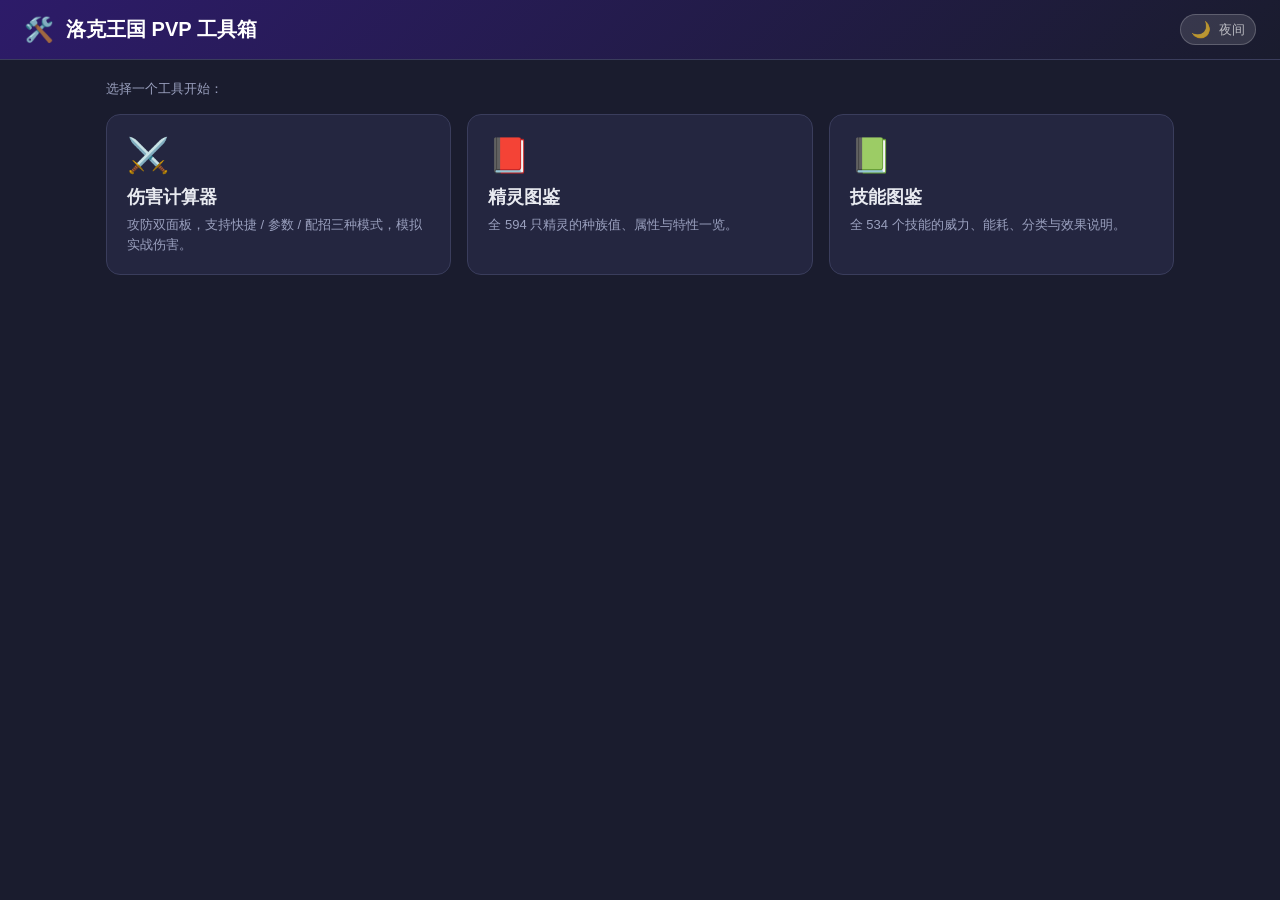
==== index.html @ f6cbb2d2 "改为工具箱首页（3 个入口）" ====
<!DOCTYPE html>
<html lang="zh-CN">
<head>
<meta charset="UTF-8">
<meta name="viewport" content="width=device-width, initial-scale=1">
<title>洛克王国 PVP 工具箱</title>
<link rel="stylesheet" href="css/head.css">
<style>
  .hub-grid { display:grid; grid-template-columns:repeat(auto-fit,minmax(240px,1fr)); gap:16px; margin-top:6px; }
  .hub-card { display:block; text-decoration:none; background:var(--card); border:1px solid var(--border); border-radius:14px; padding:20px; transition:transform .15s,border-color .15s; }
  .hub-card:hover { transform:translateY(-3px); border-color:var(--accent); }
  .hub-ico { font-size:34px; }
  .hub-title { font-size:18px; font-weight:700; color:var(--text); margin-top:10px; }
  .hub-desc { font-size:13px; color:var(--text2); margin-top:6px; line-height:1.5; }
  .sub { color:var(--text2); font-size:13px; margin-bottom:16px; }
</style>
</head>
<body>
<header>
  <div style="font-size:24px">🛠️</div>
  <div style="display:flex;flex-direction:column;gap:2px">
    <h1>洛克王国 PVP 工具箱</h1>
  </div>
  <div class="header-actions">
    <div class="theme-toggle" onclick="toggleTheme()">
      <span class="tt-icon" id="theme-icon">🌙</span>
      <span id="theme-label">夜间</span>
    </div>
  </div>
</header>

<div class="main">
  <p class="sub">选择一个工具开始：</p>
  <div class="hub-grid">
    <a class="hub-card" href="9178.html">
      <div class="hub-ico">⚔️</div>
      <div class="hub-title">伤害计算器</div>
      <div class="hub-desc">攻防双面板，支持快捷 / 参数 / 配招三种模式，模拟实战伤害。</div>
    </a>
    <a class="hub-card" href="pokedex.html">
      <div class="hub-ico">📕</div>
      <div class="hub-title">精灵图鉴</div>
      <div class="hub-desc" id="pokeDesc">全精灵的种族值、属性与特性一览。</div>
    </a>
    <a class="hub-card" href="skilldex.html">
      <div class="hub-ico">📗</div>
      <div class="hub-title">技能图鉴</div>
      <div class="hub-desc" id="skillDesc">全技能的威力、能耗、分类与效果说明。</div>
    </a>
  </div>
</div>

<script src="data/spirits.js"></script>
<script src="data/skills.js"></script>
<script>
  function toggleTheme() {
    const isLight = document.documentElement.getAttribute('data-theme') === 'light';
    if (isLight) {
      document.documentElement.removeAttribute('data-theme');
      localStorage.setItem('theme', 'dark');
      document.getElementById('theme-icon').textContent = '🌙';
      document.getElementById('theme-label').textContent = '夜间';
    } else {
      document.documentElement.setAttribute('data-theme', 'light');
      localStorage.setItem('theme', 'light');
      document.getElementById('theme-icon').textContent = '☀️';
      document.getElementById('theme-label').textContent = '日间';
    }
  }
  (function () {
    const t = localStorage.getItem('theme');
    if (t === 'light') {
      document.documentElement.setAttribute('data-theme', 'light');
      document.getElementById('theme-icon').textContent = '☀️';
      document.getElementById('theme-label').textContent = '日间';
    }
    if (typeof SPIRITS !== 'undefined') document.getElementById('pokeDesc').textContent = '全 ' + SPIRITS.length + ' 只精灵的种族值、属性与特性一览。';
    if (typeof SKILLS !== 'undefined') document.getElementById('skillDesc').textContent = '全 ' + SKILLS.length + ' 个技能的威力、能耗、分类与效果说明。';
  })();
</script>
</body>
</html>
---- css/head.css ----
:root {
    --bg: #1a1c2e;
    --card: #242640;
    --card2: #2e3052;
    --accent: #7c6bff;
    --accent2: #ff6b9d;
    --text: #e8eaf0;
    --text2: #9aa0be;
    --border: #3a3d5c;
    --atk-color: #ff7043;
    --def-color: #42a5f5;
    --header-bg: linear-gradient(135deg, #2d1b69 0%, #1a1c2e 100%);
    --header-text: #fff;
    --dropdown-bg: #1e2038;
    --result-bg: linear-gradient(135deg, var(--card) 0%, #2a1a5e 100%);
    --skill-lib-bg: #1e2038;
  }
  [data-theme="light"] .power-tip-box {
    background: rgba(180,130,0,.08) !important;
    border-color: rgba(180,130,0,.4) !important;
  }
  [data-theme="light"] .trait-desc-box {
    background: rgba(30,120,50,.07) !important;
    border-color: rgba(30,120,50,.35) !important;
    color: #1a6b30 !important;
  }
  [data-theme="light"] .trait-desc-box span[style] {
    color: #145a28 !important;
  }
  [data-theme="light"] {
    --bg: #f0f2f8;
    --card: #ffffff;
    --card2: #e8edf5;
    --accent: #5b4de8;
    --accent2: #e8457a;
    --text: #1a1c2e;
    --text2: #5a6080;
    --border: #c8cde0;
    --atk-color: #d44a20;
    --def-color: #1a7ac8;
    --header-bg: linear-gradient(135deg, #4a2fa0 0%, #5b4de8 100%);
    --header-text: #fff;
    --dropdown-bg: #ffffff;
    --result-bg: linear-gradient(135deg, #ffffff 0%, #ede8ff 100%);
    --skill-lib-bg: #ffffff;
  }
  * { box-sizing: border-box; margin: 0; padding: 0; }
  body { background: var(--bg); color: var(--text); font-family: 'Microsoft YaHei', sans-serif; min-height: 100vh; }
  header { background: var(--header-bg); padding: 14px 24px; border-bottom: 1px solid var(--border); display: flex; align-items: center; gap: 12px; }
  header h1 { font-size: 20px; font-weight: 700; color: var(--header-text); }
  header span { font-size: 13px; color: rgba(255,255,255,.65); }
  .header-actions { margin-left: auto; display: flex; align-items: center; gap: 8px; flex-shrink: 0; }
  .theme-toggle { display: flex; align-items: center; gap: 8px; background: rgba(255,255,255,.12); border: 1px solid rgba(255,255,255,.2); border-radius: 20px; padding: 5px 10px; cursor: pointer; color: #fff; font-size: 13px; white-space: nowrap; user-select: none; transition: background .2s, border-color .2s; }
  .theme-toggle:hover { background: rgba(255,255,255,.22); }
  .theme-toggle .tt-icon { font-size: 16px; }
  .main { max-width: 1100px; margin: 0 auto; padding: 20px 16px; }

  .panels { display: grid; grid-template-columns: 1fr 48px 1fr; gap: 16px; margin-bottom: 16px; align-items: start; }
  .swap-col { display: flex; align-items: flex-start; justify-content: center; padding-top: 52px; }
  .swap-btn { background: linear-gradient(135deg,#7c5cbf,#5b3fa0); border: none; border-radius: 50%; width: 44px; height: 44px; cursor: pointer; font-size: 20px; color: #fff; box-shadow: 0 2px 8px rgba(0,0,0,.4); transition: transform .2s, box-shadow .2s; }
  .swap-btn:hover { transform: rotate(180deg); box-shadow: 0 4px 14px rgba(0,0,0,.5); }
  .panel { background: var(--card); border: 1px solid var(--border); border-radius: 12px; padding: 16px; }
  .panel-header { display: flex; align-items: center; gap: 8px; margin-bottom: 12px; }
  .panel-badge { padding: 3px 10px; border-radius: 20px; font-size: 12px; font-weight: 700; }
  .badge-atk { background: rgba(255,112,67,.25); color: #ff7043; border: 1px solid rgba(255,112,67,.4); }
  .badge-def { background: rgba(66,165,245,.25); color: #42a5f5; border: 1px solid rgba(66,165,245,.4); }
  .panel-title { font-size: 14px; font-weight: 600; color: var(--text2); }
  .search-wrap { position: relative; margin-bottom: 10px; }
  .search-input { width: 100%; padding: 8px 28px 8px 34px; background: var(--bg); border: 1px solid var(--border); border-radius: 8px; color: var(--text); font-size: 14px; cursor: pointer; box-sizing: border-box; }
  .search-input:focus { outline: none; border-color: var(--accent); cursor: text; }
  .search-icon { position: absolute; left: 10px; top: 50%; transform: translateY(-50%); color: var(--text2); font-size: 15px; pointer-events: none; }
  .search-arrow { position: absolute; right: 10px; top: 50%; transform: translateY(-50%); font-size: 10px; color: var(--text2); opacity: .6; pointer-events: none; }
  .dropdown { display: none; position: absolute; z-index: 100; width: 100%; background: var(--dropdown-bg); border: 1px solid var(--border); border-radius: 8px; max-height: 260px; overflow-y: auto; top: calc(100% + 4px); left: 0; box-shadow: 0 8px 24px rgba(0,0,0,.2); }
  .dropdown.open { display: block; }
  .dropdown-item { padding: 6px 12px; cursor: pointer; font-size: 13px; display: flex; align-items: center; gap: 8px; border-bottom: 1px solid rgba(255,255,255,.04); }
  .dropdown-item:hover { background: var(--card2); }
  .dropdown-item .item-name { flex: 1; }
  .dropdown-item .item-stage { font-size: 11px; color: var(--text2); }
  .dd-thumb { width: 28px; height: 28px; display: flex; align-items: center; justify-content: center; flex-shrink: 0; }
  .dropdown-item .type-tag { font-size: 11px; padding: 1px 6px; border-radius: 10px; }
  .dropdown-group-header:hover { background: var(--card2); }
  .dropdown-group-body { display: block; }
  .group-arrow { font-size: 10px; color: var(--text2); }
  .spirit-card { background: var(--card2); border-radius: 10px; padding: 12px; margin-bottom: 10px; min-height: 60px; display: flex; align-items: flex-start; gap: 10px; }
  .spirit-avatar { width: 64px; height: 64px; border-radius: 10px; background: var(--bg); display: flex; align-items: center; justify-content: center; font-size: 26px; flex-shrink: 0; overflow: hidden; }
  .spirit-avatar img { width: 100%; height: 100%; object-fit: contain; display: block; }
  .spirit-avatar .avatar-fallback { font-size: 26px; }
  .spirit-info { flex: 1; min-width: 0; }
  .spirit-name { font-size: 16px; font-weight: 700; }
  .spirit-meta { font-size: 12px; color: var(--text2); margin-top: 2px; }
  .spirit-types { display: flex; gap: 4px; margin-top: 5px; flex-wrap: wrap; }
  .type-chip { padding: 2px 8px; border-radius: 10px; font-size: 11px; font-weight: 600; }
  .nature-iv-row { display: flex; gap: 8px; align-items: flex-end; margin-bottom: 8px; flex-wrap: wrap; }
  .nature-iv-row .niv-field { flex: 1; min-width: 80px; }
  .niv-label { font-size: 10px; color: var(--text2); margin-bottom: 3px; }
  .niv-select, .niv-input { width: 100%; padding: 6px 8px; background: var(--bg); border: 1px solid var(--border); border-radius: 7px; color: var(--text); font-size: 13px; }
  .niv-select:focus, .niv-input:focus { outline: none; border-color: var(--accent); }
  .stats-grid { display: grid; grid-template-columns: repeat(3, 1fr); gap: 6px; margin-bottom: 8px; }
  .stat-box { background: var(--bg); border-radius: 8px; padding: 6px 8px; border: 1px solid transparent; cursor: pointer; transition: all .15s; display: flex; align-items: center; gap: 6px; }
  .stat-box:hover { border-color: var(--border); }
  .stat-box.active-atk { border-color: var(--atk-color); background: rgba(255,112,67,.08); }
  .stat-box.active-def { border-color: var(--def-color); background: rgba(66,165,245,.08); }
  .stat-left { flex: 1; min-width: 0; text-align: left; }
  .stat-label { font-size: 11px; color: var(--text2); font-weight: 500; }
  .stat-value { font-size: 19px; font-weight: 700; line-height: 1.2; }
  .stat-base { font-size: 11px; color: var(--text2); }
  .stat-value.atk-color { color: var(--atk-color); }
  .stat-value.def-color { color: var(--def-color); }
  .stat-iv-wrap { flex-shrink: 0; display: flex; flex-direction: column; align-items: center; gap: 1px; }
  .stat-iv-label { font-size: 8px; color: var(--text2); }
  .stat-iv-btn { width: 38px; padding: 3px 4px; background: var(--card2); border: 1px solid var(--border); border-radius: 5px; color: var(--text); font-size: 12px; font-weight: 600; text-align: center; box-sizing: border-box; cursor: pointer; transition: all .15s; font-family: inherit; }
  .stat-iv-btn:hover { border-color: var(--accent); background: var(--bg); }
  .stat-iv-btn:active { transform: scale(.94); }
  .stat-iv-btn:focus { outline: none; border-color: var(--accent); }
  .level-row { display: flex; align-items: center; gap: 8px; background: var(--bg); border-radius: 8px; padding: 7px 10px; }
  .level-label { font-size: 12px; color: var(--text2); flex: 1; }
  .level-btn { width: 26px; height: 26px; border-radius: 6px; background: var(--card2); border: 1px solid var(--border); color: var(--text); font-size: 16px; cursor: pointer; display: flex; align-items: center; justify-content: center; }
  .level-btn:hover { background: var(--accent); border-color: var(--accent); }
  .level-val { width: 44px; text-align: center; font-size: 15px; font-weight: 700; color: var(--accent); }
  .level-multiplier { font-size: 12px; color: var(--text2); }

  .skill-panel { background: var(--card); border: 1px solid var(--border); border-radius: 12px; padding: 16px; margin-bottom: 16px; }
  .skill-panel h3 { font-size: 14px; font-weight: 700; margin-bottom: 12px; color: var(--text2); }
  .mode-tabs { display: flex; gap: 0; margin-bottom: 14px; background: var(--bg); border-radius: 10px; padding: 4px; border: 1px solid var(--border); }
  .mode-tab { flex: 1; padding: 8px 12px; border-radius: 8px; font-size: 13px; font-weight: 600; border: none; background: transparent; color: var(--text2); cursor: pointer; transition: all .15s; text-align: center; font-family: inherit; }
  .mode-tab.active { background: var(--accent); color: #fff; box-shadow: 0 2px 8px rgba(124,107,255,.4); }
  .mode-tab .tab-sub { font-size: 10px; font-weight: 400; opacity: .8; display: block; margin-top: 1px; }
  .mode-section { display: none; }
  .mode-section.active { display: block; }
  .skill-row { display: flex; gap: 12px; flex-wrap: wrap; }
  .skill-field { flex: 1; min-width: 130px; }
  .field-label { font-size: 11px; color: var(--text2); margin-bottom: 5px; }
  .field-input { width: 100%; padding: 8px 12px; background: var(--bg); border: 1px solid var(--border); border-radius: 8px; color: var(--text); font-size: 15px; font-weight: 600; }
  .field-input:focus { outline: none; border-color: var(--accent); }
  .atk-toggle { display: flex; gap: 6px; }
  .atk-toggle-btn { flex: 1; padding: 7px; border-radius: 8px; font-size: 13px; font-weight: 600; border: 1px solid var(--border); background: var(--bg); color: var(--text2); cursor: pointer; font-family: inherit; }
  .atk-toggle-btn.active { background: var(--accent); border-color: var(--accent); color: #fff; }
  .type-selector { display: flex; flex-wrap: wrap; gap: 5px; }
  .type-btn { padding: 4px 10px; border-radius: 12px; font-size: 12px; border: 1px solid var(--border); background: var(--bg); color: var(--text2); cursor: pointer; transition: all .15s; font-family: inherit; }
  .type-btn.selected { background: var(--accent); border-color: var(--accent); color: #fff; font-weight: 600; }
  .type-tag { display: inline-block; padding: 1px 6px; border-radius: 10px; font-size: 11px; font-weight: 600; color: #fff; }
  .skill-lib-wrap { position: relative; }
  .skill-lib-search { width: 100%; padding: 7px 12px; background: var(--bg); border: 1px solid var(--border); border-radius: 8px; color: var(--text); font-size: 14px; }
  .skill-lib-search:focus { outline: none; border-color: var(--accent); }
  #skill-combo-input:hover { border-color: var(--accent); }
  .skill-lib-dropdown { display: none; position: absolute; z-index: 200; width: 100%; background: var(--skill-lib-bg); border: 1px solid var(--border); border-radius: 8px; max-height: 240px; overflow-y: auto; top: calc(100% + 4px); left: 0; box-shadow: 0 8px 24px rgba(0,0,0,.2); }
  .skill-lib-dropdown.open { display: block; }
  .skill-lib-item { padding: 7px 12px; cursor: pointer; font-size: 13px; display: flex; align-items: center; gap: 8px; border-bottom: 1px solid rgba(255,255,255,.04); }
  .skill-lib-item:hover { background: var(--card2); }
  .skill-lib-item .sli-name { flex: 1; }
  .skill-lib-item .sli-power { font-weight: 700; color: var(--atk-color); font-size: 13px; }
  .skill-lib-item .sli-kind { font-size: 11px; color: var(--text2); }
  .skill-lib-separator { padding: 4px 12px; font-size: 11px; color: var(--text2); text-align: center; border-top: 1px solid var(--border); border-bottom: 1px solid var(--border); background: rgba(128,128,128,0.06); }
  .mult-grid { display: grid; grid-template-columns: repeat(auto-fill, minmax(140px, 1fr)); gap: 8px; margin-top: 10px; }
  .mult-box { background: var(--bg); border-radius: 8px; padding: 8px 10px; border: 1px solid var(--border); }
  .mult-box-label { font-size: 10px; color: var(--text2); margin-bottom: 4px; white-space: nowrap; overflow: hidden; text-overflow: ellipsis; }
  .mult-box-input { width: 100%; padding: 5px 8px; background: transparent; border: 1px solid var(--border); border-radius: 6px; color: var(--text); font-size: 14px; font-weight: 700; text-align: center; }
  .mult-box-input:focus { outline: none; border-color: var(--accent); }
  .reduce-row { display: flex; align-items: center; gap: 10px; background: var(--bg); border-radius: 8px; padding: 8px 12px; border: 1px solid var(--border); margin-top: 8px; }
  .reduce-label { font-size: 12px; color: var(--text2); flex: 1; }
  .reduce-input { width: 68px; padding: 5px 8px; background: var(--card2); border: 1px solid var(--border); border-radius: 6px; color: #ff6b6b; font-size: 15px; font-weight: 700; text-align: center; }
  .reduce-input:focus { outline: none; border-color: #ff6b6b; }
  .quick-mult-btn { padding: 3px 10px; border-radius: 6px; font-size: 11px; font-weight: 600; border: 1px solid var(--border); background: var(--card); color: var(--text2); cursor: pointer; white-space: nowrap; font-family: inherit; }
  .quick-mult-btn:hover { background: var(--bg); color: var(--text); }
  .power-tip-box { background: rgba(255,200,80,.08); border: 1px solid rgba(255,200,80,.3); border-radius: 8px; padding: 8px 12px; font-size: 12px; color: var(--text); }
  .tip-box { font-size: 11px; color: #9aa0be; background: rgba(124,107,255,.08); border-radius: 8px; padding: 8px 12px; margin-top: 8px; line-height: 1.6; }

  /* 特性双面板 */
  .trait-panels-row { display: grid; grid-template-columns: 1fr 1fr; gap: 10px; margin-top: 10px; }
  .trait-panel { border-radius: 10px; overflow: hidden; border: 1px solid var(--border); }
  .trait-panel-header { padding: 6px 12px; font-size: 12px; font-weight: 700; display: flex; align-items: center; gap: 6px; }
  .trait-panel-atk .trait-panel-header { background: rgba(255,112,67,.18); color: var(--atk-color); border-bottom: 1px solid rgba(255,112,67,.25); }
  .trait-panel-def .trait-panel-header { background: rgba(66,165,245,.18); color: #42a5f5; border-bottom: 1px solid rgba(66,165,245,.25); }
  .trait-panel-body { padding: 10px 12px; background: var(--card2); }
  .trait-name-row { font-size: 14px; font-weight: 700; margin-bottom: 3px; }
  .trait-name-row.atk-color { color: var(--atk-color); }
  .trait-name-row.def-color { color: #42a5f5; }
  .trait-desc-text { font-size: 11px; color: var(--text2); line-height: 1.6; min-height: 32px; }
  .trait-mult-row { display: flex; align-items: center; gap: 8px; margin-top: 8px; }
  .trait-mult-label { font-size: 11px; color: var(--text2); flex-shrink: 0; }
  .trait-mult-input { width: 72px; padding: 4px 8px; background: var(--bg); border: 1px solid var(--border); border-radius: 6px; font-size: 14px; font-weight: 700; text-align: center; }
  .trait-mult-input:focus { outline: none; }
  .trait-mult-input.atk { color: #a5d6a7; border-color: rgba(165,214,167,.4); }
  .trait-mult-input.def { color: #90caf9; border-color: rgba(144,202,249,.4); }
  .trait-reset-btn { padding: 3px 10px; border-radius: 6px; font-size: 11px; font-weight: 600; border: 1px solid var(--border); background: var(--bg); color: var(--text2); cursor: pointer; white-space: nowrap; font-family: inherit; }
  .trait-reset-btn:hover { background: var(--card); color: var(--text); }
  .trait-cond-area { margin-top: 8px; }
  .trait-cond-area:empty { display: none; }
  .trait-hint-box { font-size: 11px; color: var(--text2); line-height: 1.7; padding: 8px 10px; background: rgba(255,220,50,.07); border-radius: 8px; border: 1px solid rgba(255,220,50,.2); }
  .trait-hint-box b { color: #ffca28; }

  /* ===== 技能组（完整配招） ===== */
  .full-skill-panel { display: grid; grid-template-columns: 1fr 1fr; gap: 12px; }
  .full-skill-side { background: var(--bg); border: 1px solid var(--border); border-radius: 10px; padding: 12px; }
  .full-skill-side-title { font-size: 12px; font-weight: 700; color: var(--text2); margin-bottom: 10px; display: flex; align-items: center; gap: 6px; }
  .fsk-header-row { display: grid; grid-template-columns: 1fr 50px 50px 40px 48px 56px 22px; gap: 6px; padding: 3px 11px 4px; }
  .fsk-header-cell { font-size: 10px; color: var(--text2); text-align: center; white-space: nowrap; }
  .fsk-row-bg { display: grid; grid-template-columns: 1fr 50px 50px 40px 48px 56px 22px; align-items: center; gap: 6px; padding: 5px 10px; border-radius: 8px; cursor: pointer; border: 1px solid transparent; margin-bottom: 3px; transition: background .12s; position: relative; }
  .fsk-row-bg:hover { background: var(--card2); }
  .fsk-row-bg.selected { border-color: var(--accent); background: rgba(124,107,255,.12); }
  .fsk-idx { font-size: 11px; color: var(--text2); text-align: center; flex-shrink: 0; margin-right: 4px; }
  .fsk-combo-wrap { display: flex; align-items: center; position: relative; min-width: 0; }
  .fsk-combo-input { flex: 1; min-width: 0; padding: 5px 20px 5px 8px; background: var(--card); border: 1px solid var(--border); border-radius: 6px; color: var(--text); font-size: 13px; cursor: pointer; box-sizing: border-box; font-family: inherit; }
  .fsk-combo-input:focus { outline: none; border-color: var(--accent); }
  .fsk-combo-arrow { position: absolute; right: 7px; top: 50%; transform: translateY(-50%); font-size: 9px; opacity: .5; pointer-events: none; }
  .fsk-combo-dropdown { display: none; position: absolute; z-index: 300; width: 230px; background: var(--skill-lib-bg); border: 1px solid var(--border); border-radius: 8px; max-height: 200px; overflow-y: auto; top: calc(100% + 2px); left: 0; box-shadow: 0 8px 24px rgba(0,0,0,.25); }
  .fsk-combo-dropdown.open { display: block; }
  .fsk-tag { font-size: 10px; padding: 2px 6px; border-radius: 10px; border: 1px solid var(--border); color: var(--text2); background: var(--card); white-space: nowrap; text-align: center; display: block; justify-self: center; }
  .fsk-tag.phys { color: #ef9a9a; border-color: #ef9a9a44; }
  .fsk-tag.magic { color: #ce93d8; border-color: #ce93d844; }
  .fsk-tag.status { color: #80cbc4; border-color: #80cbc444; }
  .fsk-attr-tag { font-size: 10px; padding: 2px 6px; border-radius: 10px; white-space: nowrap; text-align: center; display: block; justify-self: center; }
  .fsk-hits { width: 100%; padding: 4px 2px; background: var(--card); border: 1px solid var(--border); border-radius: 6px; color: #ffca28; font-size: 12px; font-weight: 700; text-align: center; box-sizing: border-box; }
  .fsk-hits:focus { outline: none; border-color: #ffca28; }
  .fsk-power { width: 100%; padding: 4px 2px; background: var(--card); border: 1px solid var(--border); border-radius: 6px; color: var(--atk-color); font-size: 12px; font-weight: 700; text-align: center; box-sizing: border-box; }
  .fsk-power:focus { outline: none; border-color: var(--atk-color); }
  .fsk-dmg, .fsk-dmg-pct { display: none; }
  .fsk-tip-icon { font-size: 12px; cursor: pointer; text-align: center; display: inline-flex; align-items: center; justify-content: center; width: 18px; height: 18px; border-radius: 50%; background: #444; color: #fff; font-weight: 700; line-height: 1; position: relative; }
  .fsk-remark-tooltip { display: none; position: absolute; bottom: calc(100% + 4px); right: 0; background: var(--card); border: 1px solid var(--border); border-radius: 8px; padding: 10px 12px; font-size: 11px; color: var(--text); min-width: 210px; max-width: 280px; z-index: 400; box-shadow: 0 4px 16px rgba(0,0,0,.35); white-space: normal; }
  .fsk-tip-icon:hover .fsk-remark-tooltip { display: block; }
  .full-result-header { font-size: 12px; color: var(--text2); margin-bottom: 8px; }
  .full-result-grid { display: grid; grid-template-columns: 1fr 1fr; gap: 12px; margin-bottom: 12px; }
  .full-result-side { background: var(--bg); border: 1px solid var(--border); border-radius: 10px; padding: 10px; }
  .full-result-side-title { font-size: 11px; color: var(--text2); font-weight: 700; margin-bottom: 8px; }
  .frs-row { display: flex; align-items: center; gap: 8px; padding: 6px 8px; border-radius: 7px; cursor: pointer; border: 1px solid transparent; margin-bottom: 3px; }
  .frs-row:hover { background: var(--card2); }
  .frs-row.selected { border-color: var(--accent); background: rgba(124,107,255,.10); }
  .frs-name { flex: 1; font-size: 13px; font-weight: 600; white-space: nowrap; overflow: hidden; text-overflow: ellipsis; }
  .frs-bar-wrap { flex: 1; background: var(--border); border-radius: 4px; height: 6px; overflow: hidden; }
  .frs-bar { height: 100%; border-radius: 4px; transition: width .25s; }
  .frs-pct { font-size: 12px; font-weight: 700; min-width: 52px; text-align: right; }
  @media (max-width: 800px) { .full-result-grid { grid-template-columns: 1fr; } }

  /* 结果面板 */
  .result-panel { background: var(--result-bg); border: 1px solid var(--accent); border-radius: 12px; padding: 20px; }
  .hp-section { margin-bottom: 16px; }
  .hp-header { display: flex; justify-content: space-between; font-size: 12px; margin-bottom: 6px; }
  .hp-bar-track { width: 100%; height: 18px; background: var(--bg); border-radius: 9px; overflow: hidden; position: relative; }
  .hp-bar-fill { height: 100%; border-radius: 9px; transition: width .3s ease; position: absolute; top: 0; left: 0; }
  .hp-bar-fill.fill-green { background: linear-gradient(90deg, #66bb6a, #a5d6a7); }
  .hp-bar-fill.fill-yellow { background: linear-gradient(90deg, #ffa726, #ffcc02); }
  .hp-bar-fill.fill-red { background: linear-gradient(90deg, #ef5350, #ff8a80); }
  .hp-pct { position: absolute; right: 8px; top: 50%; transform: translateY(-50%); font-size: 11px; font-weight: 700; color: #fff; text-shadow: 0 1px 2px rgba(0,0,0,.6); }
  [data-theme="light"] .hp-pct { color: #333; text-shadow: none; }
  .breakdown { display: flex; flex-wrap: wrap; gap: 8px; }
  .breakdown-item { background: var(--bg); border-radius: 8px; padding: 6px 12px; font-size: 12px; display: flex; align-items: center; gap: 6px; border: 1px solid var(--border); }
  .breakdown-item .bi-label { color: var(--text2); }
  .breakdown-item .bi-val { font-weight: 700; color: var(--text); }
  .breakdown-item .bi-val.highlight { color: var(--accent); }
  .eff-tag { font-size: 11px; font-weight: 700; padding: 1px 6px; border-radius: 8px; }
  .eff-2x { background: rgba(255,100,100,.25); color: #ff6464; }
  .eff-4x { background: rgba(255,0,0,.3); color: #ff3333; }
  .eff-05x { background: rgba(100,200,100,.25); color: #80e080; }
  .eff-025x { background: rgba(0,200,0,.3); color: #40c040; }
  .eff-1x { background: rgba(150,150,200,.15); color: var(--text2); }
  .formula-row { background: var(--bg); border-radius: 8px; padding: 8px 12px; margin-top: 12px; font-size: 11px; color: var(--text2); font-family: monospace; line-height: 1.6; }
  .no-spirit { text-align: center; padding: 20px; color: var(--text2); font-size: 13px; }

  ::-webkit-scrollbar { width: 6px; height: 6px; }
  ::-webkit-scrollbar-thumb { background: var(--border); border-radius: 3px; }

  @media (max-width: 700px) {
    header { padding: 10px 14px; gap: 8px; flex-wrap: nowrap; }
    header h1 { font-size: 15px; }
    header span { display: none; }
    .theme-toggle { padding: 4px 8px; font-size: 12px; flex-shrink: 0; }
    .theme-toggle .tt-icon { font-size: 14px; }
    .main { padding: 12px 10px; }
    .panels { grid-template-columns: 1fr; gap: 12px; }
    .swap-col { padding-top: 0; }
    .spirit-avatar { width: 52px; height: 52px; font-size: 22px; }
    .spirit-name { font-size: 14px; }
    .stat-value { font-size: 16px; }
    .stat-label { font-size: 10px; }
    .stat-base { font-size: 10px; }
    .stats-grid { gap: 4px; }
    .skill-panel { padding: 12px; }
    .mode-tabs { flex-direction: column; gap: 4px; }
    .mode-tab { padding: 8px 10px; font-size: 12px; }
    .skill-row { flex-direction: column; gap: 8px; }
    .skill-field { min-width: 100%; }
    .full-skill-panel { grid-template-columns: 1fr; }
    .fsk-header-row, .fsk-row-bg { grid-template-columns: 1fr 44px 44px 36px 44px 50px 20px; gap: 4px; padding-left: 6px; padding-right: 6px; }
    .mult-grid { grid-template-columns: repeat(2, 1fr); }
    .trait-panels-row { grid-template-columns: 1fr; }
    .result-panel { padding: 14px; }
    .breakdown { gap: 6px; }
    .breakdown-item { font-size: 11px; padding: 5px 8px; }
    .reduce-row { flex-wrap: wrap; gap: 6px; }
    .level-label { font-size: 11px; }
    .level-val { font-size: 14px; width: 36px; }
    .formula-row { font-size: 10px; word-break: break-all; }
    .search-input, .niv-select, .field-input, .skill-lib-search, .mult-box-input, .reduce-input { font-size: 16px; }
  }
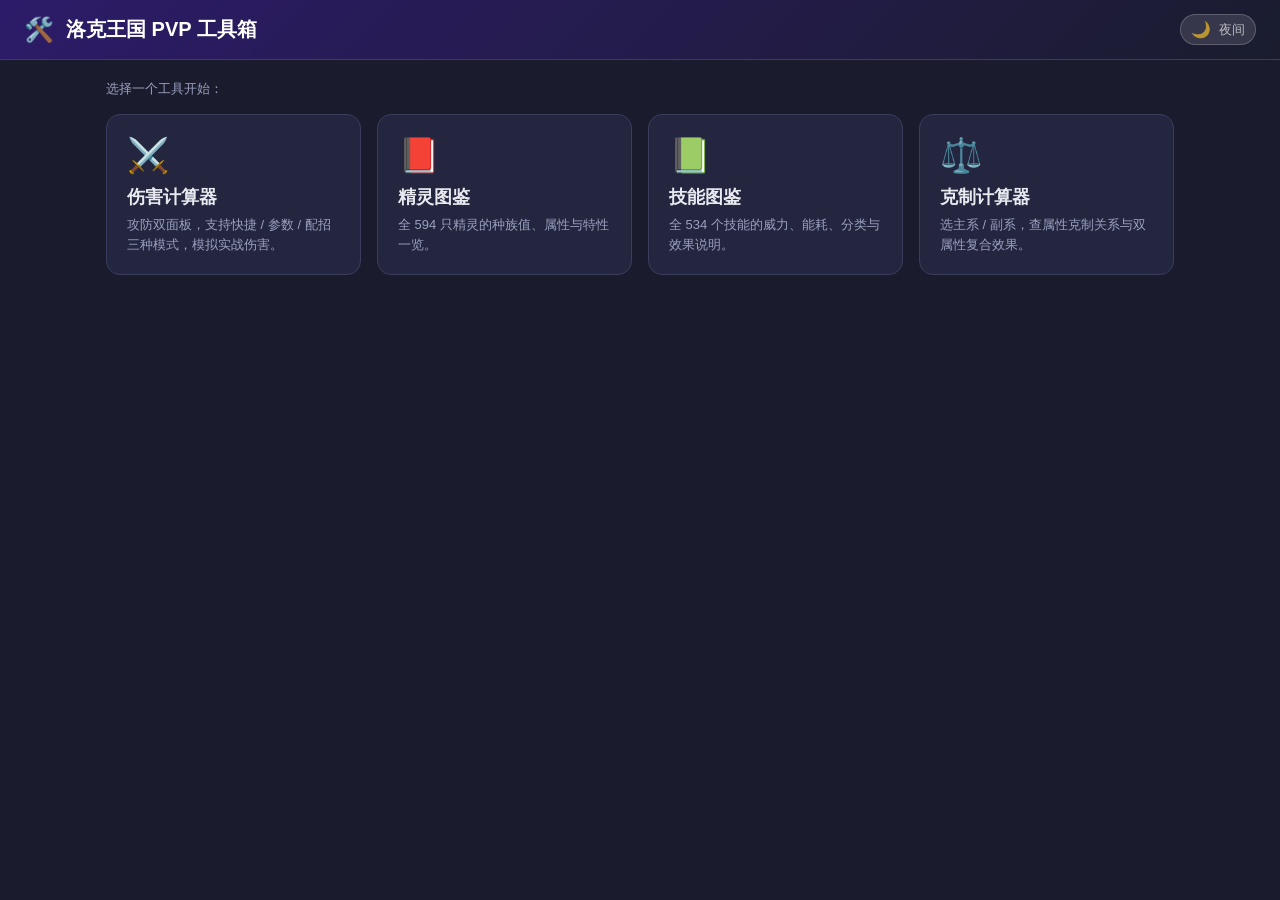
==== commit ca86ea9c: "update index.html (add 克制计算器 + nav)" ====
--- a/index.html
+++ b/index.html
@@ -47,6 +47,11 @@
       <div class="hub-title">技能图鉴</div>
       <div class="hub-desc" id="skillDesc">全技能的威力、能耗、分类与效果说明。</div>
     </a>
+    <a class="hub-card" href="restraint.html">
+      <div class="hub-ico">⚖️</div>
+      <div class="hub-title">克制计算器</div>
+      <div class="hub-desc">选主系 / 副系，查属性克制关系与双属性复合效果。</div>
+    </a>
   </div>
 </div>
 
--- a/css/head.css
+++ b/css/head.css
@@ -293,3 +293,8 @@
     .formula-row { font-size: 10px; word-break: break-all; }
     .search-input, .niv-select, .field-input, .skill-lib-search, .mult-box-input, .reduce-input { font-size: 16px; }
   }
+
+  .dex-nav { display:flex; gap:6px; margin-left:16px; align-items:center; flex-wrap:wrap; }
+  .dex-nav a { color:rgba(255,255,255,.82); text-decoration:none; font-size:13px; padding:5px 11px; border-radius:18px; border:1px solid rgba(255,255,255,.18); white-space:nowrap; }
+  .dex-nav a:hover { background:rgba(255,255,255,.15); }
+  .dex-nav a.active { background:var(--accent); border-color:var(--accent); color:#fff; }
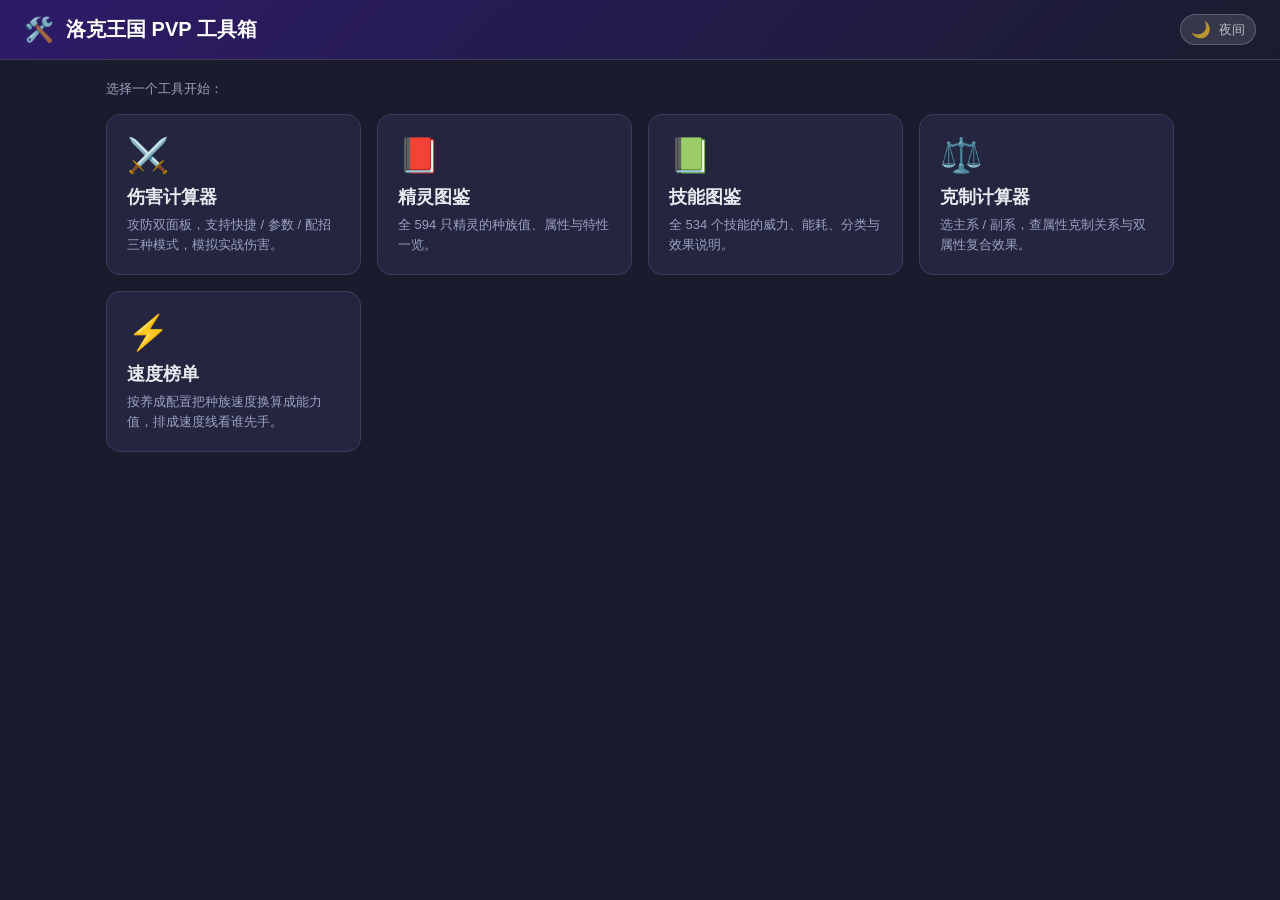
==== commit 642cd7ae: "add speed ranking page (速度榜单) + nav wiring" ====
--- a/index.html
+++ b/index.html
@@ -52,6 +52,11 @@
       <div class="hub-title">克制计算器</div>
       <div class="hub-desc">选主系 / 副系，查属性克制关系与双属性复合效果。</div>
     </a>
+    <a class="hub-card" href="speed.html">
+      <div class="hub-ico">⚡</div>
+      <div class="hub-title">速度榜单</div>
+      <div class="hub-desc">按养成配置把种族速度换算成能力值，排成速度线看谁先手。</div>
+    </a>
   </div>
 </div>
 
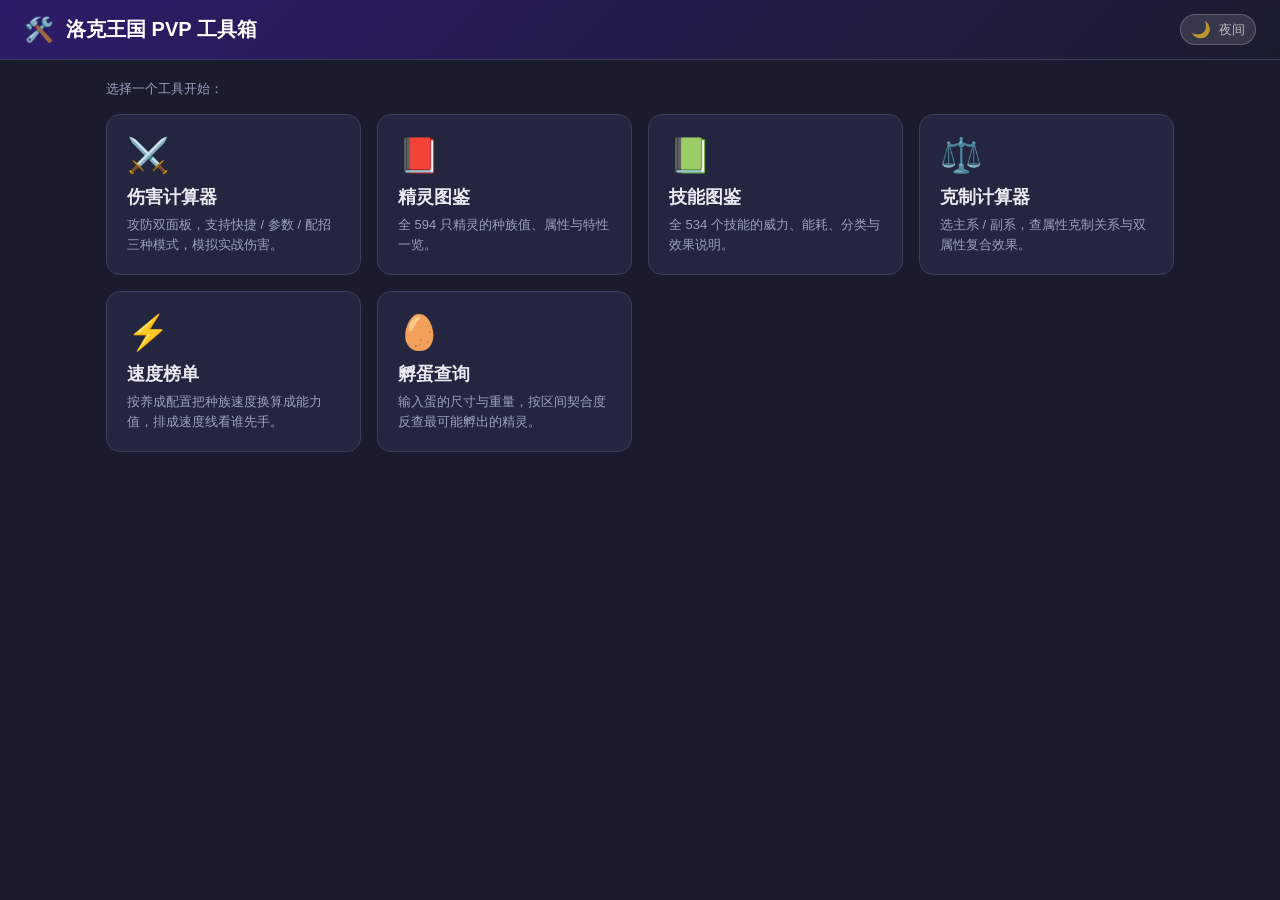
==== commit 3ae18756: "feat: 新增孵蛋查询页 eggs.html 并接入导航" ====
--- a/index.html
+++ b/index.html
@@ -57,6 +57,11 @@
       <div class="hub-title">速度榜单</div>
       <div class="hub-desc">按养成配置把种族速度换算成能力值，排成速度线看谁先手。</div>
     </a>
+    <a class="hub-card" href="eggs.html">
+      <div class="hub-ico">🥚</div>
+      <div class="hub-title">孵蛋查询</div>
+      <div class="hub-desc">输入蛋的尺寸与重量，按区间契合度反查最可能孵出的精灵。</div>
+    </a>
   </div>
 </div>
 
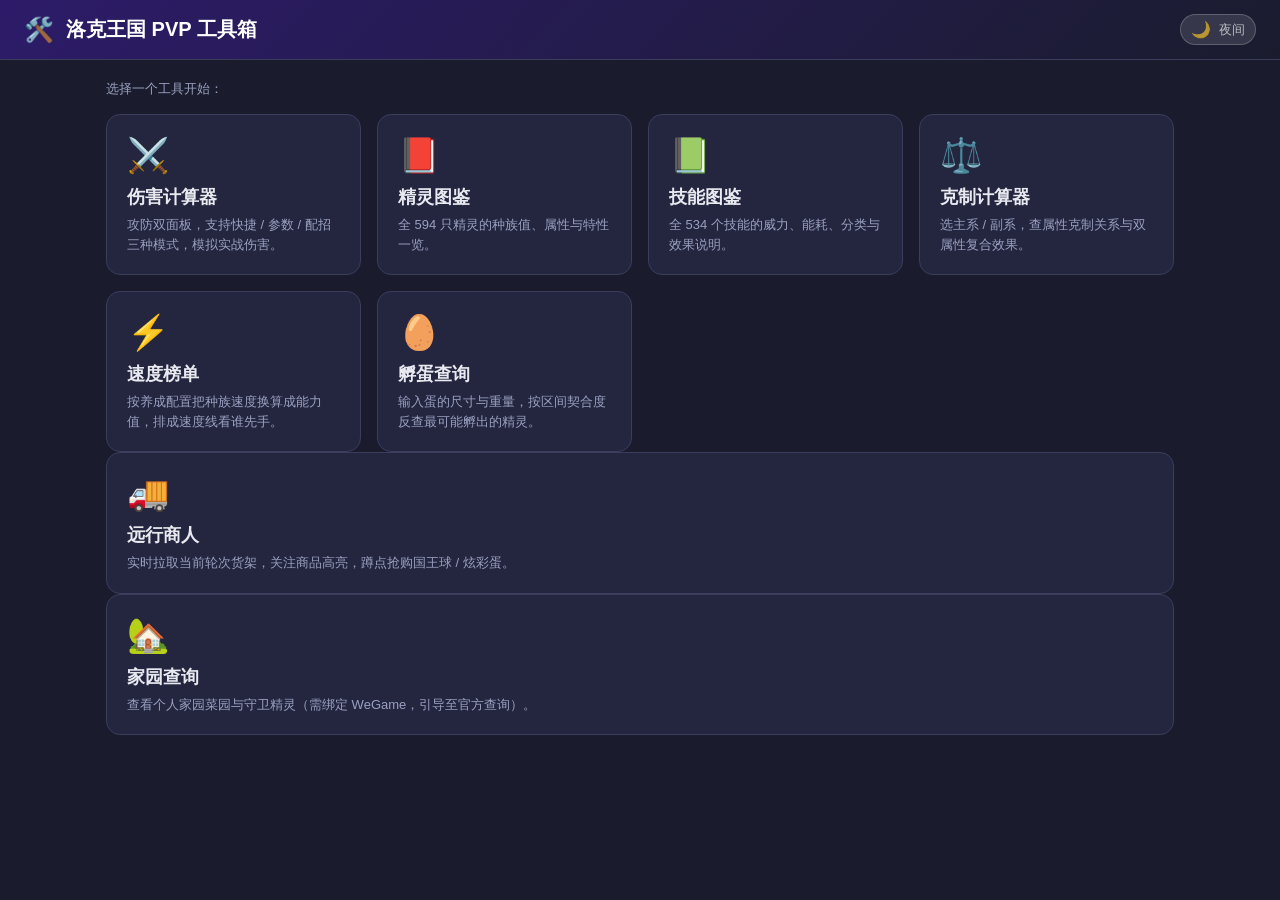
==== commit 5f29087b: "feat: 新增远行商人实时货架页 + 家园查询引导页 + 导航入口" ====
--- a/index.html
+++ b/index.html
@@ -63,6 +63,16 @@
       <div class="hub-desc">输入蛋的尺寸与重量，按区间契合度反查最可能孵出的精灵。</div>
     </a>
   </div>
+    <a class="hub-card" href="merchant.html">
+      <div class="hub-ico">🚚</div>
+      <div class="hub-title">远行商人</div>
+      <div class="hub-desc">实时拉取当前轮次货架，关注商品高亮，蹲点抢购国王球 / 炫彩蛋。</div>
+    </a>
+    <a class="hub-card" href="home.html">
+      <div class="hub-ico">🏡</div>
+      <div class="hub-title">家园查询</div>
+      <div class="hub-desc">查看个人家园菜园与守卫精灵（需绑定 WeGame，引导至官方查询）。</div>
+    </a>
 </div>
 
 <script src="data/spirits.js"></script>
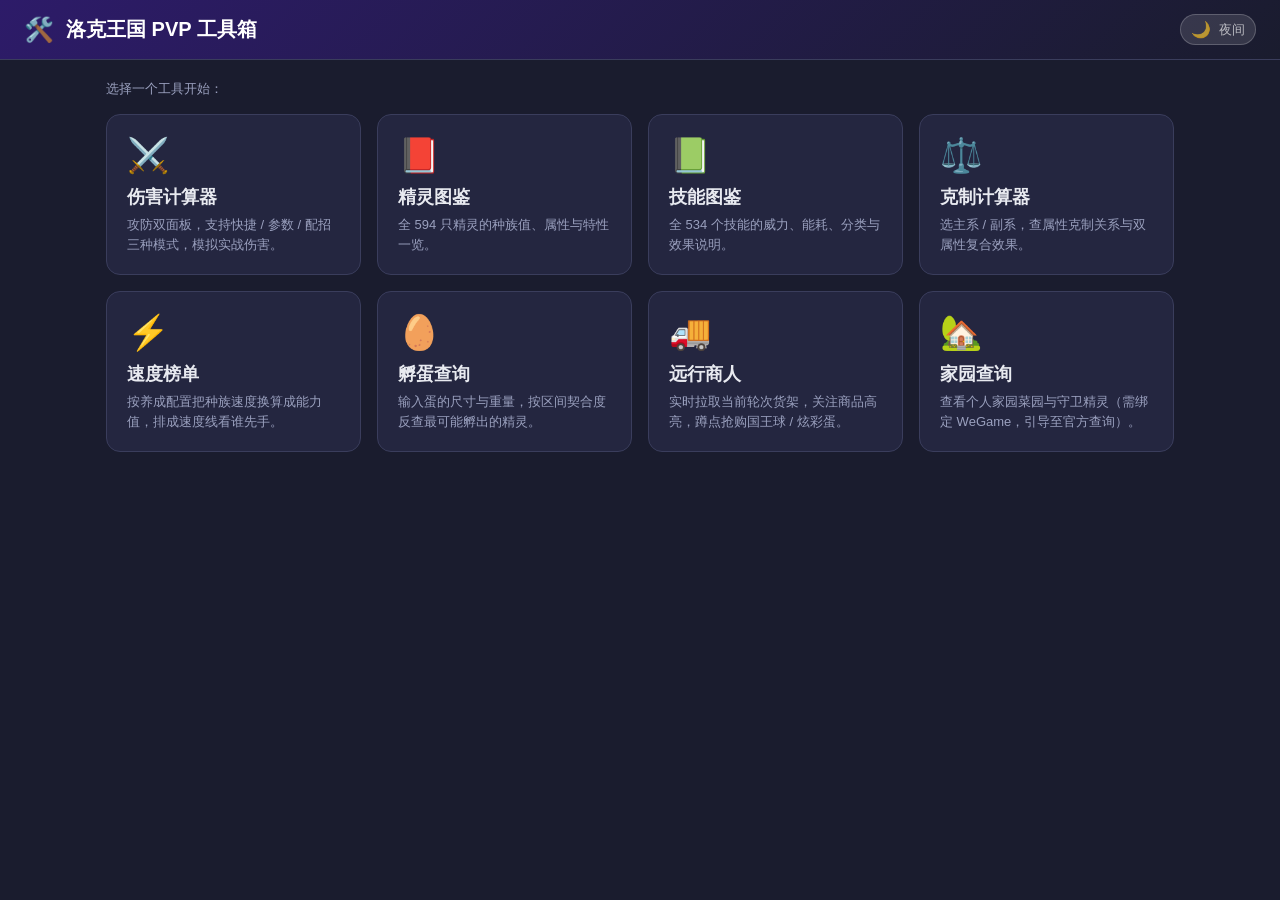
==== commit f574c950: "rename: index.html 引用 9178.html -> calc.html" ====
--- a/index.html
+++ b/index.html
@@ -6,8 +6,8 @@
 <title>洛克王国 PVP 工具箱</title>
 <link rel="stylesheet" href="css/head.css">
 <style>
-  .hub-grid { display:grid; grid-template-columns:repeat(auto-fit,minmax(240px,1fr)); gap:16px; margin-top:6px; }
-  .hub-card { display:block; text-decoration:none; background:var(--card); border:1px solid var(--border); border-radius:14px; padding:20px; transition:transform .15s,border-color .15s; }
+  .hub-grid { display:grid; grid-template-columns:repeat(4,1fr); gap:16px; margin-top:6px; }
+  .hub-card { display:block; text-decoration:none; background:var(--card); border:1px solid var(--border); border-radius:14px; padding:20px; min-height:130px; transition:transform .15s,border-color .15s; }
   .hub-card:hover { transform:translateY(-3px); border-color:var(--accent); }
   .hub-ico { font-size:34px; }
   .hub-title { font-size:18px; font-weight:700; color:var(--text); margin-top:10px; }
@@ -32,7 +32,7 @@
 <div class="main">
   <p class="sub">选择一个工具开始：</p>
   <div class="hub-grid">
-    <a class="hub-card" href="9178.html">
+    <a class="hub-card" href="calc.html">
       <div class="hub-ico">⚔️</div>
       <div class="hub-title">伤害计算器</div>
       <div class="hub-desc">攻防双面板，支持快捷 / 参数 / 配招三种模式，模拟实战伤害。</div>
@@ -62,7 +62,6 @@
       <div class="hub-title">孵蛋查询</div>
       <div class="hub-desc">输入蛋的尺寸与重量，按区间契合度反查最可能孵出的精灵。</div>
     </a>
-  </div>
     <a class="hub-card" href="merchant.html">
       <div class="hub-ico">🚚</div>
       <div class="hub-title">远行商人</div>
@@ -73,7 +72,7 @@
       <div class="hub-title">家园查询</div>
       <div class="hub-desc">查看个人家园菜园与守卫精灵（需绑定 WeGame，引导至官方查询）。</div>
     </a>
-</div>
+  </div>
 
 <script src="data/spirits.js"></script>
 <script src="data/skills.js"></script>
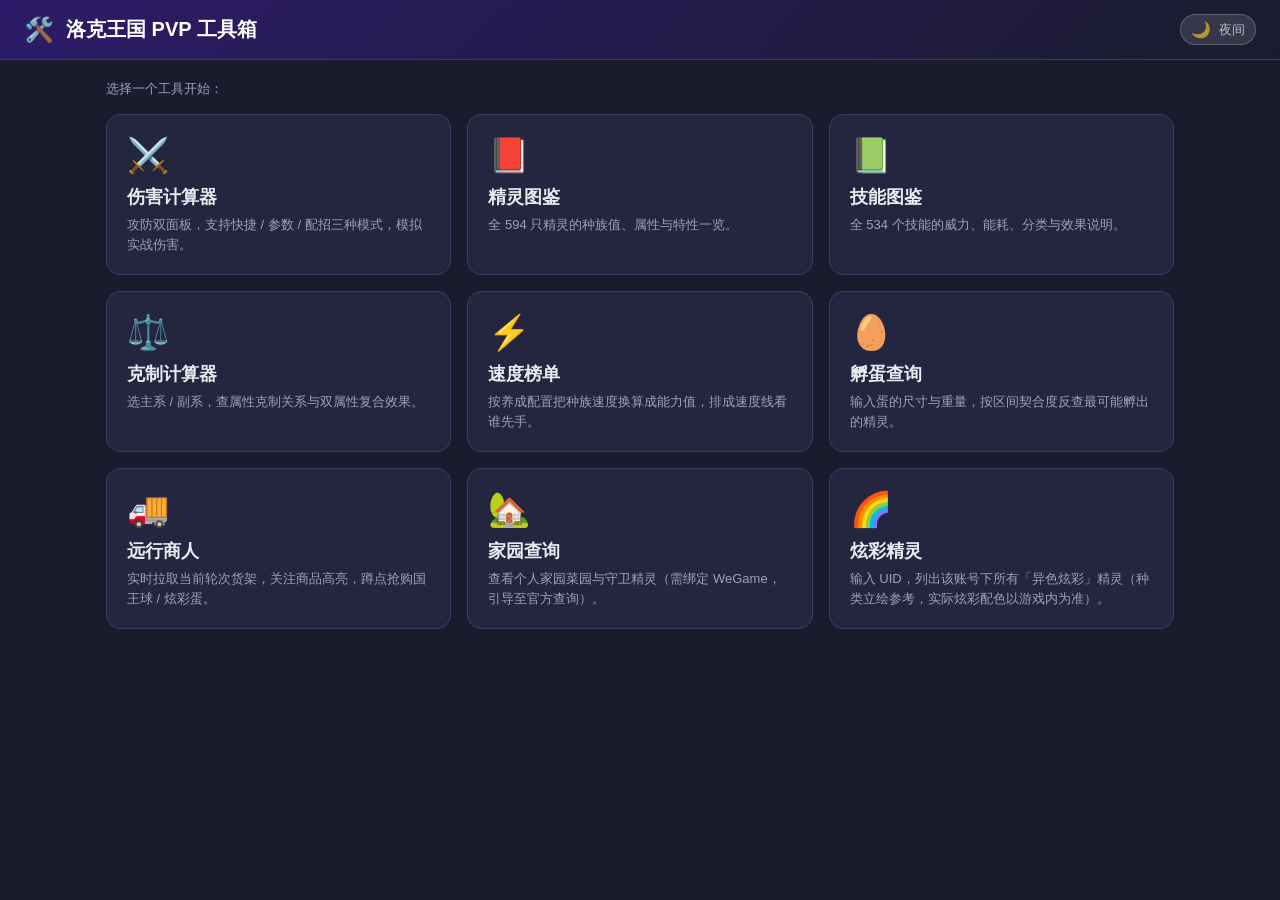
==== commit 9e7f21d2: "feat: 工具箱 hub-grid 改 3 列 + 加炫彩精灵第 9 卡" ====
--- a/index.html
+++ b/index.html
@@ -6,7 +6,7 @@
 <title>洛克王国 PVP 工具箱</title>
 <link rel="stylesheet" href="css/head.css">
 <style>
-  .hub-grid { display:grid; grid-template-columns:repeat(4,1fr); gap:16px; margin-top:6px; }
+  .hub-grid { display:grid; grid-template-columns:repeat(3,1fr); gap:16px; margin-top:6px; }
   .hub-card { display:block; text-decoration:none; background:var(--card); border:1px solid var(--border); border-radius:14px; padding:20px; min-height:130px; transition:transform .15s,border-color .15s; }
   .hub-card:hover { transform:translateY(-3px); border-color:var(--accent); }
   .hub-ico { font-size:34px; }
@@ -72,6 +72,11 @@
       <div class="hub-title">家园查询</div>
       <div class="hub-desc">查看个人家园菜园与守卫精灵（需绑定 WeGame，引导至官方查询）。</div>
     </a>
+    <a class="hub-card" href="color.html">
+      <div class="hub-ico">🌈</div>
+      <div class="hub-title">炫彩精灵</div>
+      <div class="hub-desc">输入 UID，列出该账号下所有「异色炫彩」精灵（种类立绘参考，实际炫彩配色以游戏内为准）。</div>
+    </a>
   </div>
 
 <script src="data/spirits.js"></script>
--- a/css/head.css
+++ b/css/head.css
@@ -298,3 +298,6 @@
   .dex-nav a { color:rgba(255,255,255,.82); text-decoration:none; font-size:13px; padding:5px 11px; border-radius:18px; border:1px solid rgba(255,255,255,.18); white-space:nowrap; }
   .dex-nav a:hover { background:rgba(255,255,255,.15); }
   .dex-nav a.active { background:var(--accent); border-color:var(--accent); color:#fff; }
+
+  .dex-nav a.home-link { background:linear-gradient(135deg,var(--accent),var(--accent2)); border-color:transparent; color:#fff; font-weight:700; box-shadow:0 2px 8px rgba(124,107,255,.4); }
+  .dex-nav a.home-link:hover { filter:brightness(1.12); }
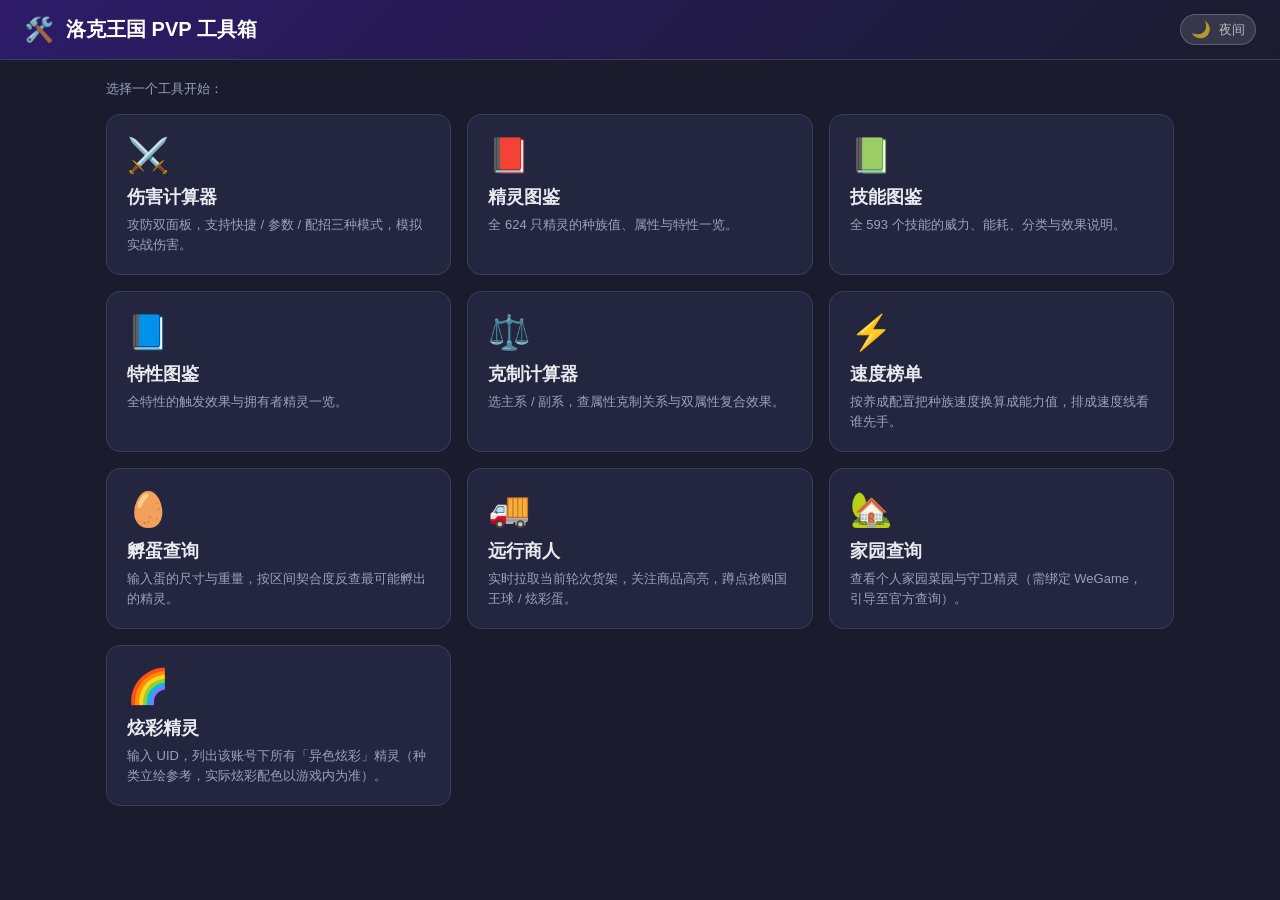
==== commit 570b6188: "add 特性图鉴 nav entry to pokedex/skilldex/index" ====
--- a/index.html
+++ b/index.html
@@ -46,6 +46,11 @@
       <div class="hub-ico">📗</div>
       <div class="hub-title">技能图鉴</div>
       <div class="hub-desc" id="skillDesc">全技能的威力、能耗、分类与效果说明。</div>
+    </a>
+    <a class="hub-card" href="traits.html">
+      <div class="hub-ico">📘</div>
+      <div class="hub-title">特性图鉴</div>
+      <div class="hub-desc">全特性的触发效果与拥有者精灵一览。</div>
     </a>
     <a class="hub-card" href="restraint.html">
       <div class="hub-ico">⚖️</div>
